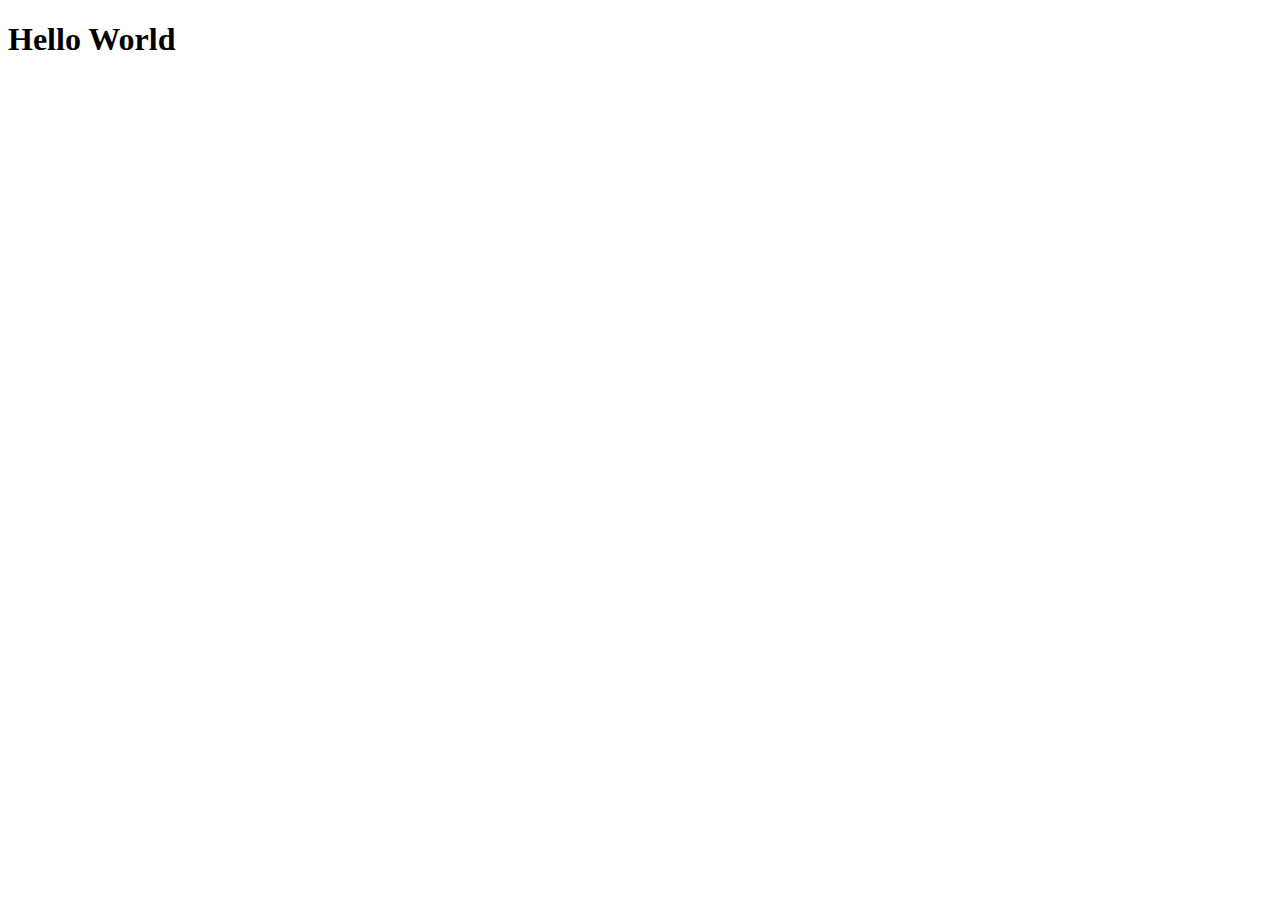
==== Dom_Assignment_Project_04/index.html @ e35304ab "Added index.html file" ====
<!DOCTYPE html>
<html lang="en">
<head>
    <meta charset="UTF-8">
    <meta http-equiv="X-UA-Compatible" content="IE=edge">
    <meta name="viewport" content="width=device-width, initial-scale=1.0">
    <title>Training</title>
</head>
<body>
    <h1>Hello World</h1>
</body>
</html>
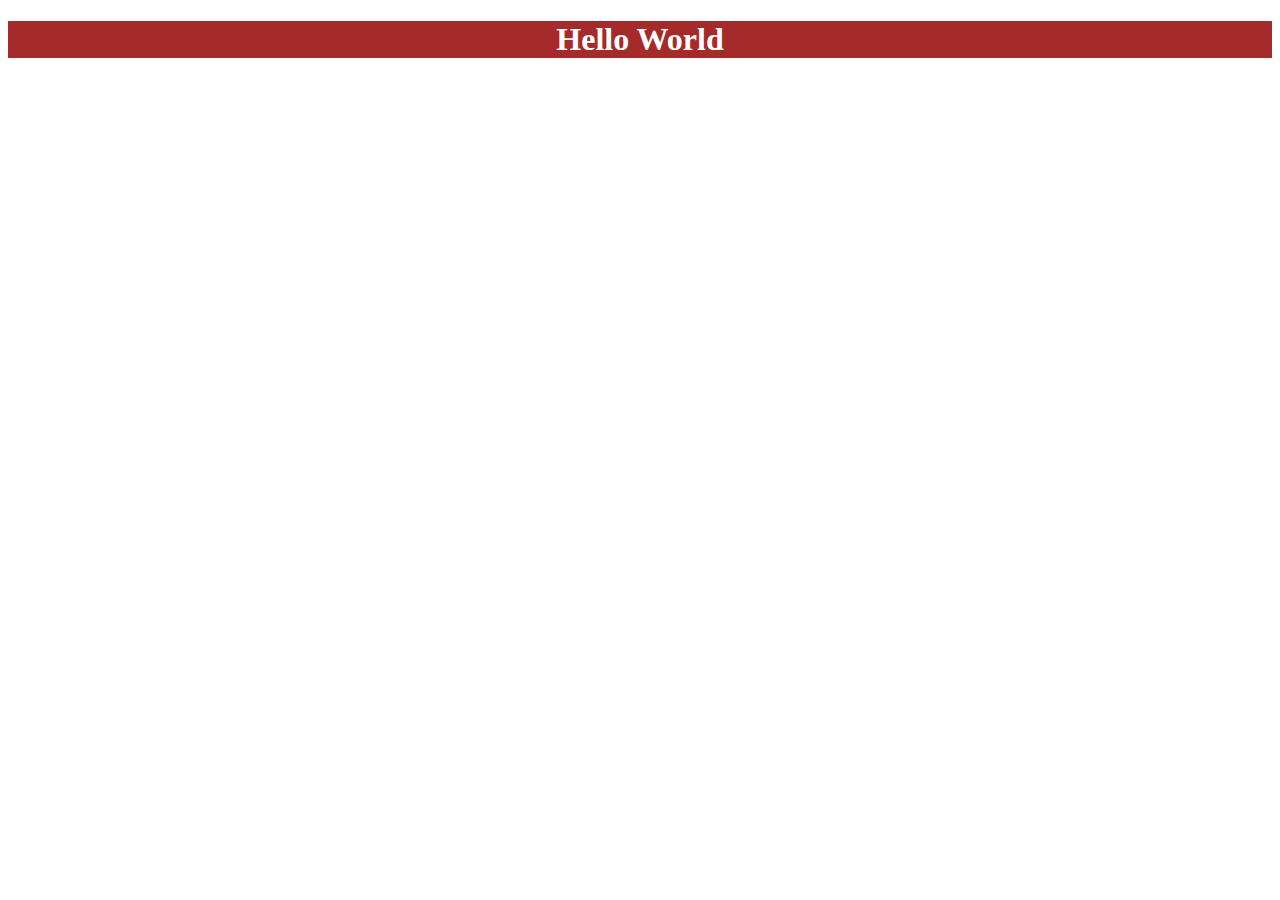
==== commit fe4331b7: "Added Style.Css file" ====
--- a/Dom_Assignment_Project_04/index.html
+++ b/Dom_Assignment_Project_04/index.html
@@ -5,6 +5,7 @@
     <meta http-equiv="X-UA-Compatible" content="IE=edge">
     <meta name="viewport" content="width=device-width, initial-scale=1.0">
     <title>Training</title>
+    <link rel="stylesheet" href="style.css">
 </head>
 <body>
     <h1>Hello World</h1>
--- a/Dom_Assignment_Project_04/style.css
+++ b/Dom_Assignment_Project_04/style.css
@@ -0,0 +1,5 @@
+h1 {
+    background-color: brown;
+    text-align: center;
+    color: #ffffff;
+}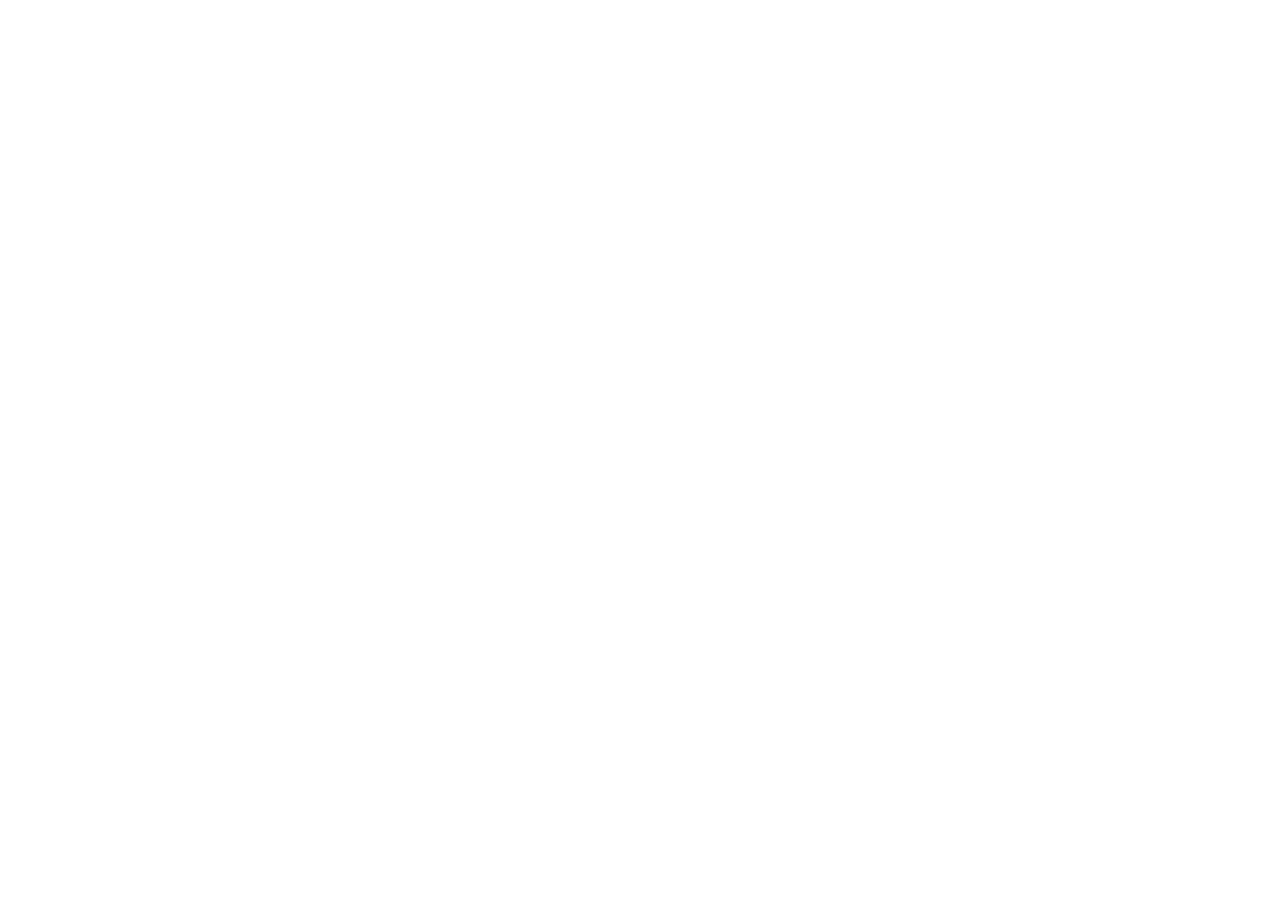
==== commit e0a6b058: "Added images in folder" ====
--- a/Dom_Assignment_Project_04/index.html
+++ b/Dom_Assignment_Project_04/index.html
@@ -8,6 +8,10 @@
     <link rel="stylesheet" href="style.css">
 </head>
 <body>
-    <h1>Hello World</h1>
+      <div class="container-all">
+        
+      </div>
+
+      </main>
 </body>
 </html>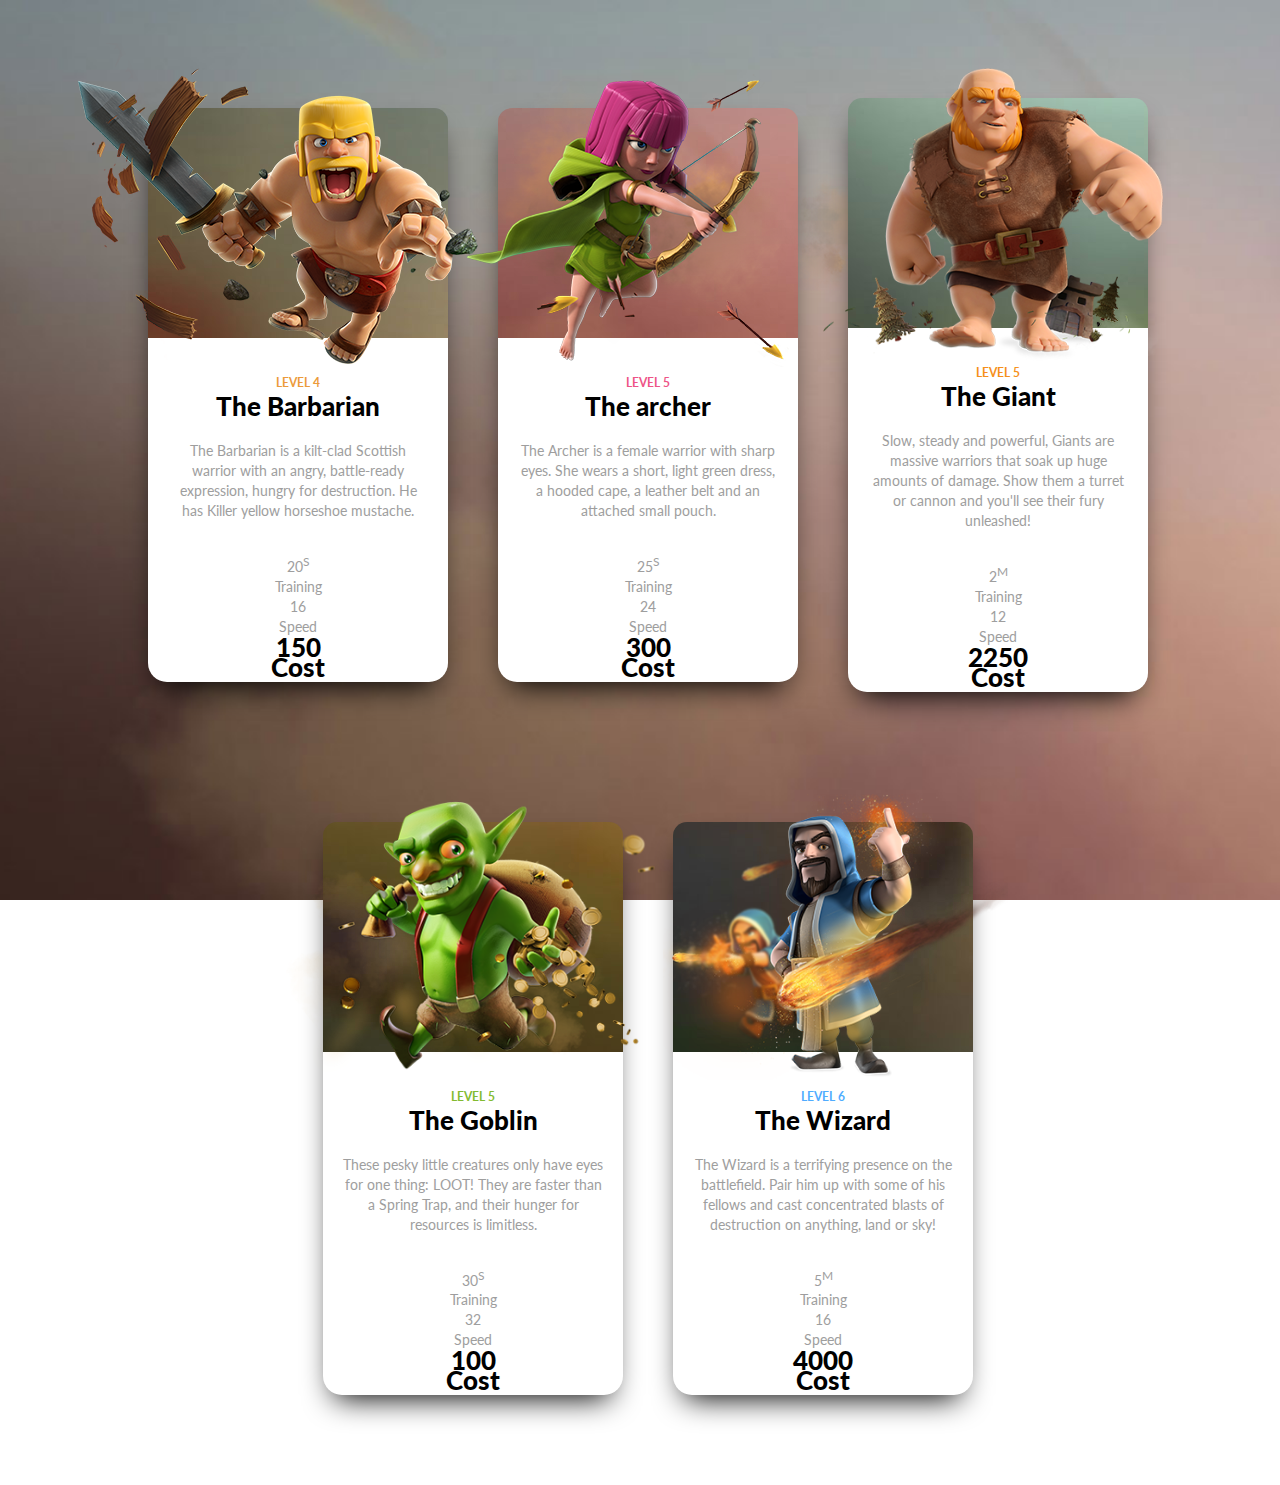
==== commit bb662420: "Added css and html" ====
--- a/Dom_Assignment_Project_04/index.html
+++ b/Dom_Assignment_Project_04/index.html
@@ -5,13 +5,175 @@
     <meta http-equiv="X-UA-Compatible" content="IE=edge">
     <meta name="viewport" content="width=device-width, initial-scale=1.0">
     <title>Training</title>
+
     <link rel="stylesheet" href="style.css">
 </head>
 <body>
       <div class="container-all">
-        
+        <div class="wrapper">
+         <div class="clash-card barbarian">
+            <div class="clash-card-image-barbarian">
+            <img src="./Assets/barbarian.png" alt="logo">
+            </div>         
+        <div class="clash-card_level barbarian-L4">
+            Level 4
+        </div>
+           <div>The Barbarian</div>
+           <div class="clash-card_unit-description">
+            The Barbarian is a kilt-clad Scottish warrior with an angry,
+            battle-ready expression, hungry for destruction. He has Killer
+            yellow horseshoe mustache.
+           </div>
+           <div class="clash-card-barbarian-clearfix">
+            <div class="one-third">
+                <div class="stat">20<sup>S</sup></div>
+                <div class="stat-value">Training</div>
+            </div>
+             <div class="one-third">
+                <div class="stat">16</div>
+                <div class="stat-value">Speed</div>
+             </div>
+             <div class="one-third_no-border">
+                <div class="stat">150</div>
+                <div class="stat-value">Cost</div>
+             </div>
+           </div>
+           </div>
+                <!--End clash-card barbarian -->
+       </div>
+               <!--End wrapper-->
+       <div class="wrapper">
+        <div class="clash-card archer">
+            <div class="clash-card-image-archer">
+                <img src="./Assets/archer.png" alt="loogo">
+            </div>
+            <div class="clash-card_level archer-L5">
+                 Level 5
+            </div>
+              <div>The archer</div>
+              <div class="clash-card_unit-description">
+                The Archer is a female warrior with sharp eyes. She wears a short,
+                light green dress, a hooded cape, a leather belt and an attached
+                small pouch.
+              </div>
+              <div class="clash-card-archer-clearfix">
+                <div class="one-third">
+                    <div class="stat">25<sup>S</sup></div>
+                    <div class="stat-value">Training</div>
+                </div>
+                <div class="one-third">
+                    <div class="stat">24</div>
+                    <div class="stat-value">Speed</div>
+                </div>
+                 <div class="one-third_no-border">
+                    <div class="stat">300</div>
+                    <div class="stat-value">Cost</div>
+                 </div>
+              </div>
+        </div>
+                 <!--End clash-card Archer-->
+       </div>
+                <!--End wrapper-->
+
+         <div class="wrapper">
+            <div class="clash-card giant">
+                <div class="clash-card-image-giant">
+                    <img src="./Assets/giant.png" alt="looogo">
+                </div>
+                <div class="clash-card_level giant-L5">
+                    Level 5
+                </div>
+                <div>The Giant</div>
+                <div class="clash-card_unit-description">
+                    Slow, steady and powerful, Giants are massive warriors that soak up
+                    huge amounts of damage. Show them a turret or cannon and you'll see
+                    their fury unleashed! 
+                </div>
+                <div class="clash-card-giant-clearfix">
+                    <div class="one-third">
+                        <div class="stat">2<sup>M</sup></div>
+                        <div class="stat-value">Training</div>
+                    </div>
+                    <div class="one-third">
+                        <div class="stat">12</div>
+                        <div class="stat-value">Speed</div>
+                    </div>
+                    <div class="one-third_no-border">
+                        <div class="stat">2250</div>
+                        <div class="stat-value">Cost</div>
+                    </div>
+                </div>
+            </div>
+                   <!--End clash-card giant -->
+         </div>
+                   <!--End wrapper-->
+ 
+        <div class="wrapper">
+            <div class="clash-card goblin">
+                <div class="clash-card-image-goblin">
+                    <img src="./Assets/goblin.png" alt="loogo">
+                </div>
+                <div class="clash-card_level goblin-L5">
+                       Level 5
+                </div>
+                 <div>
+                    The Goblin
+                 </div>
+                 <div class="clash-card_unit-description">
+                    These pesky little creatures only have eyes for one thing: LOOT!
+                    They are faster than a Spring Trap, and their hunger for resources
+                    is limitless.
+                 </div>
+                 <div class="clash-card-goblin-clearfix">
+                    <div class="one-third">
+                        <div class="stat">30<sup>S</sup></div>
+                        <div class="stat-value">Training</div>
+                    </div>
+                    <div class="one-third">
+                        <div class="stat">32</div>
+                        <div class="stat-value">Speed</div>
+                    </div>
+                    <div class="one-third_no-border">
+                        <div class="stat">100</div>
+                        <div class="stat-value">Cost</div>
+                    </div>
+                 </div>
+            </div>
+                  <!--End clash-card-goblin-->
+        </div>
+                  <!--End wrapper-->
+
+        <div class="wrapper">
+            <div class="clash-card wizard">
+                <div class="clash-card-image-wizard">
+                    <img src="./Assets/wizard.png" alt="logo">
+                </div>
+                <div class="clash-card_level wizard-L6">Level 6</div>
+                <div>The Wizard</div>
+                <div class="clash-card_unit-description">
+                    The Wizard is a terrifying presence on the battlefield. Pair him up
+                    with some of his fellows and cast concentrated blasts of destruction
+                    on anything, land or sky!
+                </div>
+                <div class="clash-card-wizard-clearfix">
+                    <div class="one-third">
+                     <div class="stat">5<sup>M</sup></div>
+                     <div class="stat-value">Training</div>
+                    </div>
+                    <div class="one-third">
+                        <div class="stat">16</div>
+                        <div class="stat-value">Speed</div>
+                    </div>
+                    <div class="one-third_no-border">
+                        <div class="stat">4000</div>
+                        <div class="stat-value">Cost</div>
+                    </div>
+                </div>
+            </div>
+                <!--End clash-card wizard-->
+        </div>
+                <!--End wrapper-->
       </div>
-
-      </main>
+             <!--End Container-->
 </body>
 </html>--- a/Dom_Assignment_Project_04/style.css
+++ b/Dom_Assignment_Project_04/style.css
@@ -1,5 +1,185 @@
-h1 {
-    background-color: brown;
+@import url(https://fonts.googleapis.com/css?family=Lato:400,700,900);
+
+*,
+*:before,
+*:after {
+  box-sizing: border-box;
+}
+
+body {
+     background: url("./Assets/coc-background.jpg") no-repeat center center fixed;
+     background-size: cover;
+     font: 14px/20px "Lato", Arial, sans-serif;
+     color: #9e9e9e;
+     height: 100vh;
+     width: 100vw;
+     display: flex;
+     align-items: center;
+     justify-content: space-between;
+     overflow-x: hidden;
+}
+
+.container-all {
+    margin: auto;
+    display: flex;
+    gap: 50px;
+    align-items: center;
+    justify-content: center;
+    flex-wrap: wrap;
+    padding: 50px 30px;
+}
+
+.wrapper {
+    padding-top: 40px;
+    padding-bottom: 40px;
+}
+
+.wrapper:focus {
+    outline: 0;
+}
+
+.clash-card {
+    background: white;
+    width: 300px;
+    display: inline-block;
+    margin: auto;
+    border-radius: 19px;
+    position: relative;
     text-align: center;
-    color: #ffffff;
+    box-shadow: -1px 15px 30px -12px black;
+    z-index: 9999;
+}
+
+.clash-card-image-barbarian {
+    position: relative;
+    height: 230px;
+    margin-bottom: 35px;
+    border-top-left-radius: 14px;
+    border-top-right-radius: 14px;
+}
+
+.clash-card-image-barbarian {
+    background: url("./Assets/barbarian-bg.jpg");
+}
+
+.clash-card-image-barbarian img {
+    width: 400px;
+    position: absolute;
+    top: -65px;
+    left: -70px;
+}
+
+.clash-card-image-archer {
+    position: relative;
+    height: 230px;
+    margin-bottom: 35px;
+    border-top-left-radius: 14px;
+    border-top-right-radius: 14px;
+}
+
+.clash-card-image-archer {
+    background: url("./Assets/archer-bg.jpg");
+}
+
+.clash-card-image-archer img {
+    width: 400px;
+    position: absolute;
+    top: -34px;
+    left: -37px;
+}
+
+.clash-card-image-giant {
+    position: relative;
+    height: 230px;
+    margin-bottom: 35px;
+    border-top-left-radius: 14px;
+    border-top-right-radius: 14px;
+}
+
+.clash-card-image-giant {
+    background: url("./Assets/giant-bg.jpg");
+}
+
+.clash-card-image-giant img {
+    width: 340px;
+    position: absolute;
+    top: -30px;
+    left: -25px;
+}
+
+.clash-card-image-goblin {
+    position: relative;
+    height: 230px;
+    margin-bottom: 35px;
+    border-top-left-radius: 14px;
+    border-top-right-radius: 14px;
+}
+
+.clash-card-image-goblin {
+    background: url("./Assets/goblin-bg.jpg");
+}
+
+.clash-card-image-goblin img {
+    width: 370px;
+    position: absolute;
+    top: -21px;
+    left: -37px;
+}
+
+.clash-card-image-wizard {
+    position: relative;
+    height: 230px;
+    margin-bottom: 35px;
+    border-top-left-radius: 14px;
+    border-top-right-radius: 14px;
+}
+
+.clash-card-image-wizard {
+    background: url("./Assets/wizard-bg.jpg");
+}
+
+.clash-card-image-wizard img {
+    width: 345px;
+    position: absolute;
+    top: -28px;
+    left: -10px;
+}
+
+.clash-card_level {
+    text-transform: uppercase;
+    font-size: 12px;
+    font-weight: 700;
+    margin-bottom: 3px;
+}
+
+.barbarian-L4 {
+  color: #ec9b3b;
+}
+
+.archer-L5 {
+    color:  #ee5487;
+}
+
+.giant-L5 {
+    color: #f6901a;
+}
+
+.goblin-L5 {
+    color: #82bb30;
+}
+
+.wizard-L6 {
+    color: #4facff;
+}
+
+.clash-card div:nth-child(3) {
+    font-size: 26px;
+    color: black;
+    font-weight: 900;
+    margin-bottom: 5px;
+}
+
+.clash-card_unit-description {  
+  padding: 20px;
+  margin-bottom: 10px;
 }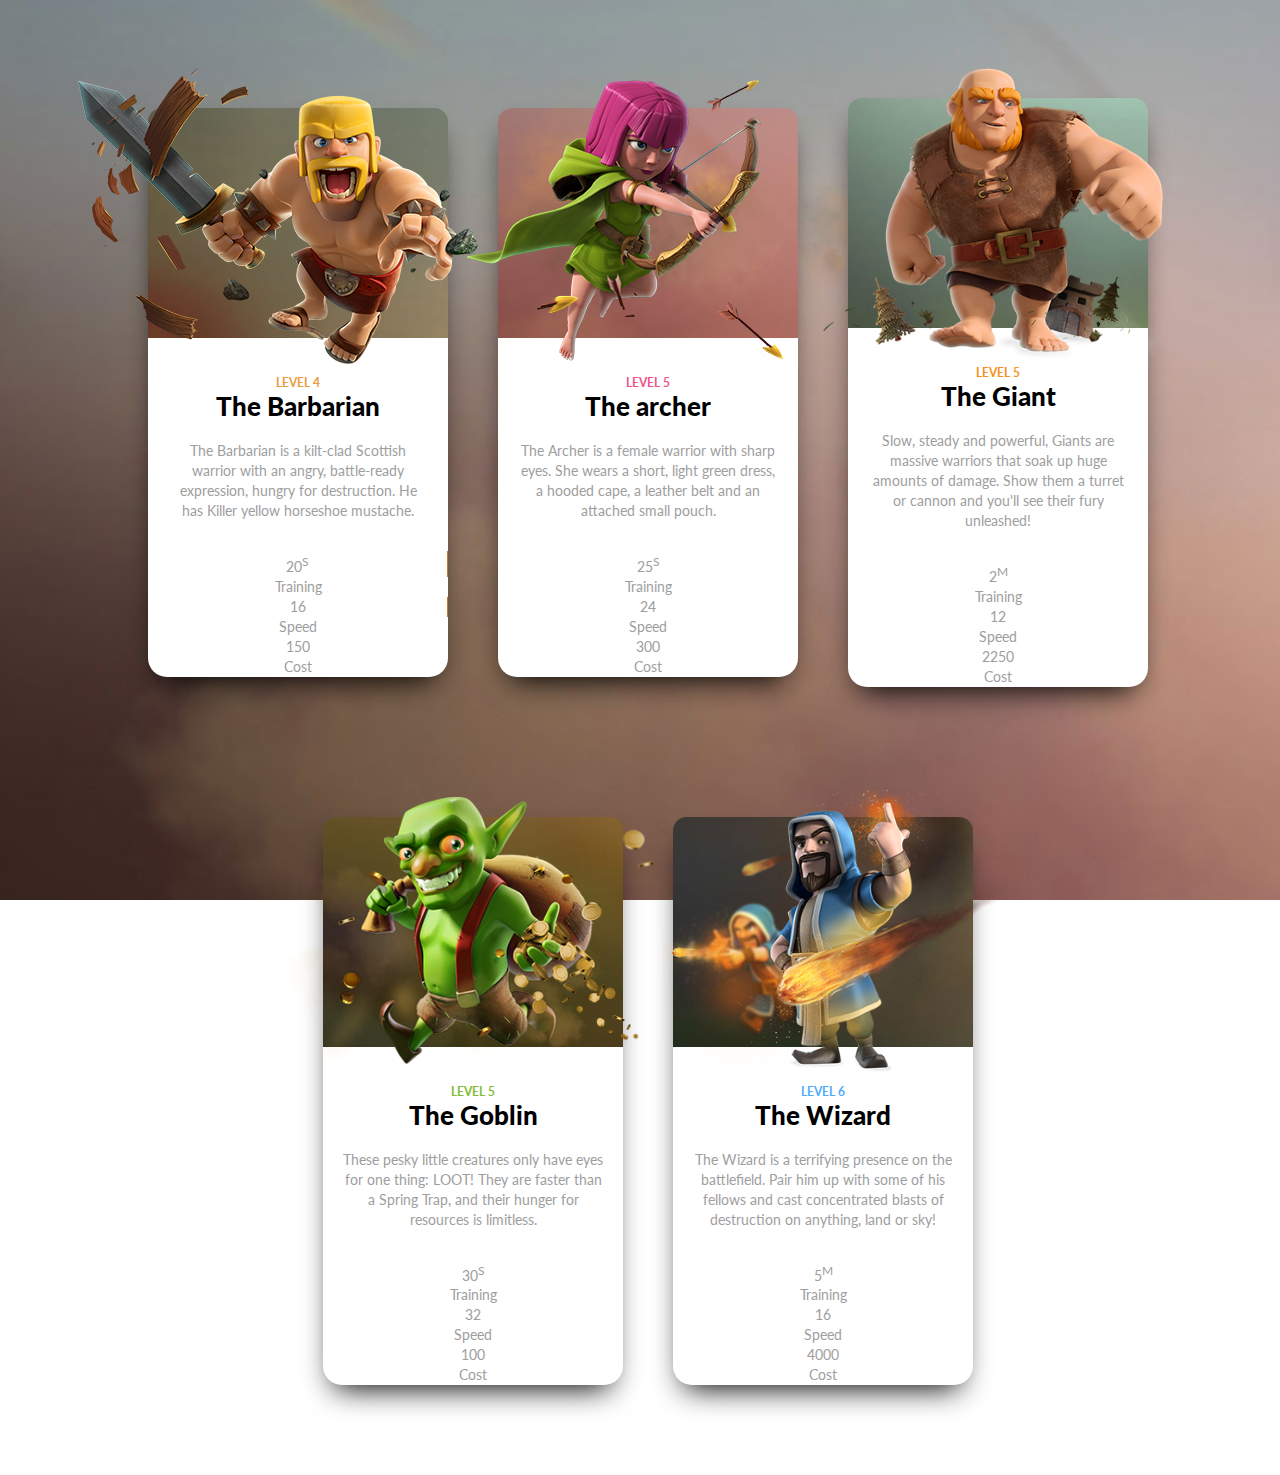
==== commit c4e34a26: "Modified code in css" ====
--- a/Dom_Assignment_Project_04/index.html
+++ b/Dom_Assignment_Project_04/index.html
@@ -18,13 +18,13 @@
         <div class="clash-card_level barbarian-L4">
             Level 4
         </div>
-           <div>The Barbarian</div>
+           <div class="title">The Barbarian</div>
            <div class="clash-card_unit-description">
             The Barbarian is a kilt-clad Scottish warrior with an angry,
             battle-ready expression, hungry for destruction. He has Killer
             yellow horseshoe mustache.
            </div>
-           <div class="clash-card-barbarian-clearfix">
+           <div class="clash-card_barbarian-clearfix">
             <div class="one-third">
                 <div class="stat">20<sup>S</sup></div>
                 <div class="stat-value">Training</div>
@@ -50,7 +50,7 @@
             <div class="clash-card_level archer-L5">
                  Level 5
             </div>
-              <div>The archer</div>
+              <div class="title">The archer</div>
               <div class="clash-card_unit-description">
                 The Archer is a female warrior with sharp eyes. She wears a short,
                 light green dress, a hooded cape, a leather belt and an attached
@@ -83,7 +83,7 @@
                 <div class="clash-card_level giant-L5">
                     Level 5
                 </div>
-                <div>The Giant</div>
+                <div class="title">The Giant</div>
                 <div class="clash-card_unit-description">
                     Slow, steady and powerful, Giants are massive warriors that soak up
                     huge amounts of damage. Show them a turret or cannon and you'll see
@@ -116,7 +116,7 @@
                 <div class="clash-card_level goblin-L5">
                        Level 5
                 </div>
-                 <div>
+                 <div class="title">
                     The Goblin
                  </div>
                  <div class="clash-card_unit-description">
@@ -149,7 +149,7 @@
                     <img src="./Assets/wizard.png" alt="logo">
                 </div>
                 <div class="clash-card_level wizard-L6">Level 6</div>
-                <div>The Wizard</div>
+                <div class="title">The Wizard</div>
                 <div class="clash-card_unit-description">
                     The Wizard is a terrifying presence on the battlefield. Pair him up
                     with some of his fellows and cast concentrated blasts of destruction
--- a/Dom_Assignment_Project_04/style.css
+++ b/Dom_Assignment_Project_04/style.css
@@ -172,7 +172,7 @@
     color: #4facff;
 }
 
-.clash-card div:nth-child(3) {
+.title {
     font-size: 26px;
     color: black;
     font-weight: 900;
@@ -182,4 +182,8 @@
 .clash-card_unit-description {  
   padding: 20px;
   margin-bottom: 10px;
-}+}
+
+.clash-card_barbarian-clearfix .one-third .stat {
+    border-right: 1px solid #bd7c2f;
+}
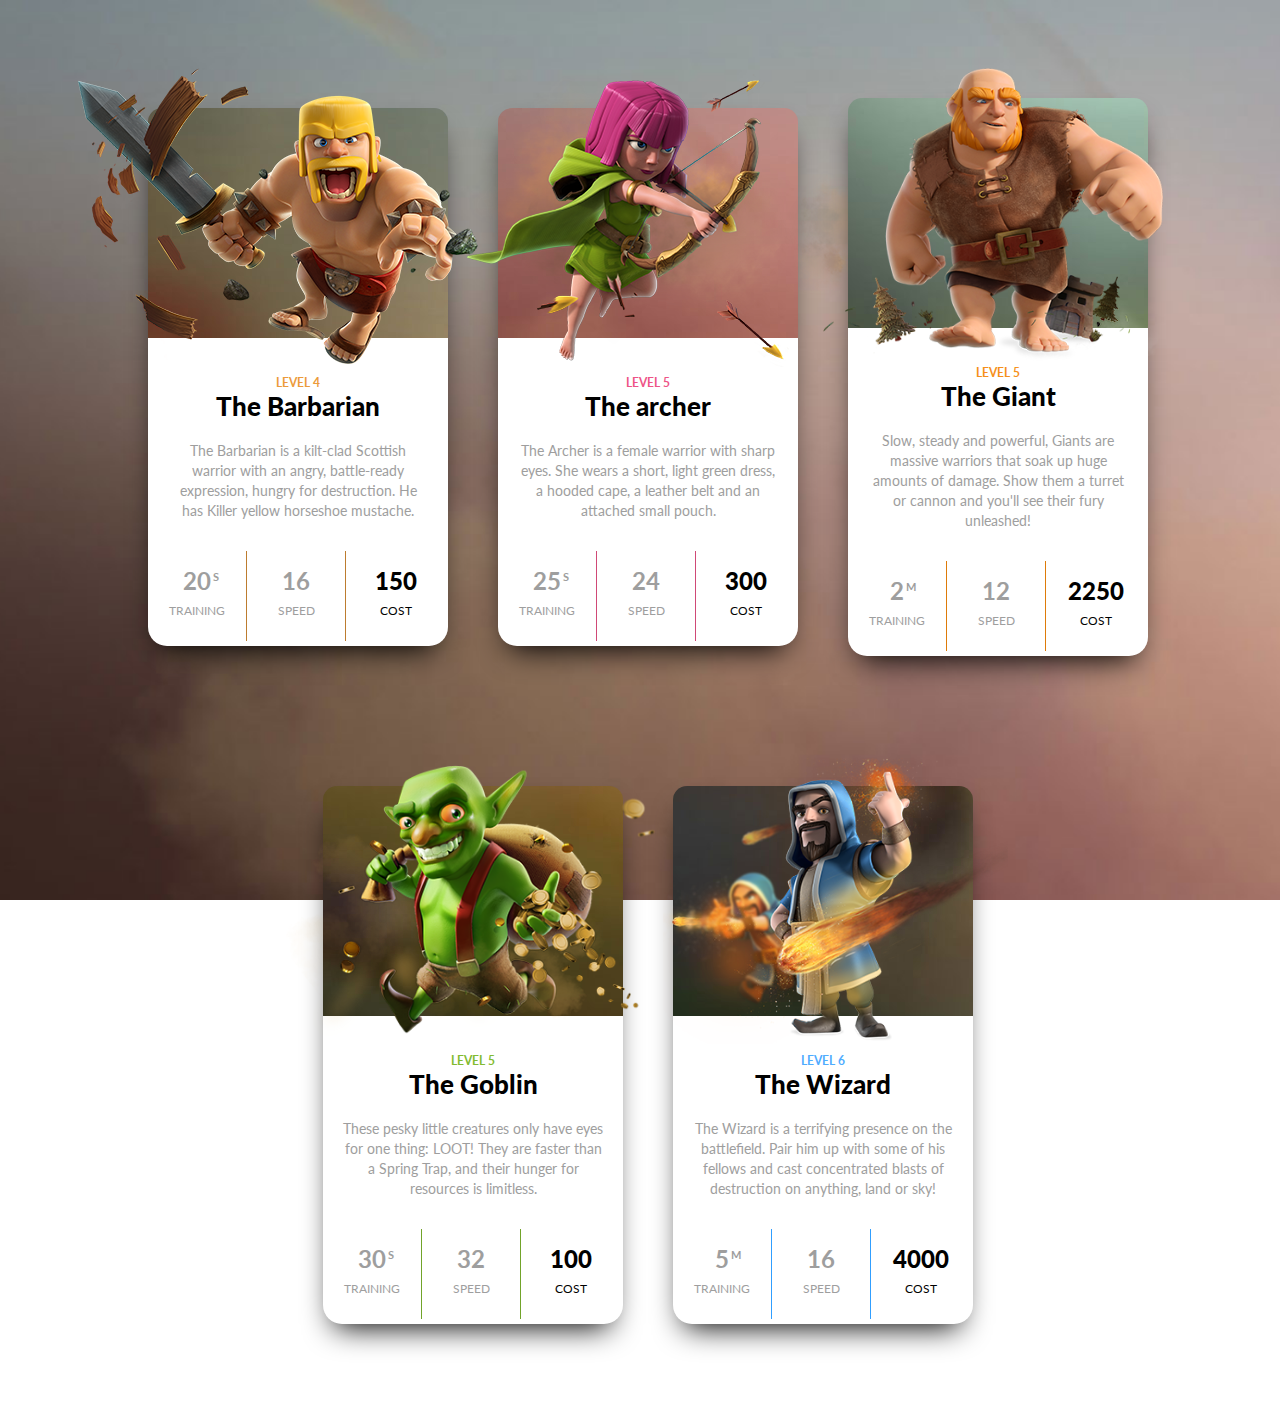
==== commit 098619c4: "Created script file" ====
--- a/Dom_Assignment_Project_04/index.html
+++ b/Dom_Assignment_Project_04/index.html
@@ -18,13 +18,13 @@
         <div class="clash-card_level barbarian-L4">
             Level 4
         </div>
-           <div class="title">The Barbarian</div>
+           <div>The Barbarian</div>
            <div class="clash-card_unit-description">
             The Barbarian is a kilt-clad Scottish warrior with an angry,
             battle-ready expression, hungry for destruction. He has Killer
             yellow horseshoe mustache.
            </div>
-           <div class="clash-card_barbarian-clearfix">
+           <div class="clash-card__unit-stats clash-card__unit-stats--barbarian clearfix">
             <div class="one-third">
                 <div class="stat">20<sup>S</sup></div>
                 <div class="stat-value">Training</div>
@@ -33,7 +33,7 @@
                 <div class="stat">16</div>
                 <div class="stat-value">Speed</div>
              </div>
-             <div class="one-third_no-border">
+             <div class="one-third no-border">
                 <div class="stat">150</div>
                 <div class="stat-value">Cost</div>
              </div>
@@ -56,7 +56,7 @@
                 light green dress, a hooded cape, a leather belt and an attached
                 small pouch.
               </div>
-              <div class="clash-card-archer-clearfix">
+              <div class="clash-card__unit-stats clash-card__unit-stats--archer clearfix">
                 <div class="one-third">
                     <div class="stat">25<sup>S</sup></div>
                     <div class="stat-value">Training</div>
@@ -65,7 +65,7 @@
                     <div class="stat">24</div>
                     <div class="stat-value">Speed</div>
                 </div>
-                 <div class="one-third_no-border">
+                 <div class="one-third no-border">
                     <div class="stat">300</div>
                     <div class="stat-value">Cost</div>
                  </div>
@@ -89,7 +89,7 @@
                     huge amounts of damage. Show them a turret or cannon and you'll see
                     their fury unleashed! 
                 </div>
-                <div class="clash-card-giant-clearfix">
+                <div class="clash-card__unit-stats clash-card__unit-stats--giant clearfix">
                     <div class="one-third">
                         <div class="stat">2<sup>M</sup></div>
                         <div class="stat-value">Training</div>
@@ -98,7 +98,7 @@
                         <div class="stat">12</div>
                         <div class="stat-value">Speed</div>
                     </div>
-                    <div class="one-third_no-border">
+                    <div class="one-third no-border">
                         <div class="stat">2250</div>
                         <div class="stat-value">Cost</div>
                     </div>
@@ -124,7 +124,7 @@
                     They are faster than a Spring Trap, and their hunger for resources
                     is limitless.
                  </div>
-                 <div class="clash-card-goblin-clearfix">
+                 <div class="clash-card__unit-stats clash-card__unit-stats--goblin clearfix">
                     <div class="one-third">
                         <div class="stat">30<sup>S</sup></div>
                         <div class="stat-value">Training</div>
@@ -133,7 +133,7 @@
                         <div class="stat">32</div>
                         <div class="stat-value">Speed</div>
                     </div>
-                    <div class="one-third_no-border">
+                    <div class="one-third no-border">
                         <div class="stat">100</div>
                         <div class="stat-value">Cost</div>
                     </div>
@@ -155,7 +155,7 @@
                     with some of his fellows and cast concentrated blasts of destruction
                     on anything, land or sky!
                 </div>
-                <div class="clash-card-wizard-clearfix">
+                <div class="clash-card__unit-stats clash-card__unit-stats--wizard clearfix">
                     <div class="one-third">
                      <div class="stat">5<sup>M</sup></div>
                      <div class="stat-value">Training</div>
@@ -164,7 +164,7 @@
                         <div class="stat">16</div>
                         <div class="stat-value">Speed</div>
                     </div>
-                    <div class="one-third_no-border">
+                    <div class="one-third no-border">
                         <div class="stat">4000</div>
                         <div class="stat-value">Cost</div>
                     </div>
@@ -176,4 +176,5 @@
       </div>
              <!--End Container-->
 </body>
+        <script src="./script.js"></script>
 </html>--- a/Dom_Assignment_Project_04/style.css
+++ b/Dom_Assignment_Project_04/style.css
@@ -172,18 +172,90 @@
     color: #4facff;
 }
 
-.title {
+
+.clash-card div:nth-child(3) {
     font-size: 26px;
     color: black;
     font-weight: 900;
     margin-bottom: 5px;
 }
 
+.clash-card__unit-stats--barbarian .one-third {
+    border-right: 1px solid #bd7c2f;
+}
+
+.clash-card__unit-stats--archer .one-third {
+    border-right: 1px solid #d04976;
+}
+
+.clash-card__unit-stats--giant .one-third {
+    border-right: 1px solid #de7b09;
+}
+
+.clash-card__unit-stats--goblin .one-third {
+    border-right: 1px solid #71a32a;
+}
+
+.clash-card__unit-stats--wizard .one-third {
+    border-right: 1px solid #309eff;
+}
+
 .clash-card_unit-description {  
   padding: 20px;
   margin-bottom: 10px;
 }
 
-.clash-card_barbarian-clearfix .one-third .stat {
-    border-right: 1px solid #bd7c2f;
-}
+.clash-card__unit-stats {
+    font-weight: 700;
+    border-bottom-left-radius: 14px;
+    border-bottom-right-radius: 14px;
+}
+
+.clash-card__unit-stats .one-third {
+    width: 33%;
+    float: left;
+    padding: 20px 15px;
+}
+
+.clash-card__unit-stats sup {
+    position: absolute;
+    bottom: 4px;
+    font-size: 45%;
+    margin-left: 2px;
+}
+
+.clash-card__unit-stats .stat {
+    position: relative;
+    font-size: 24px;
+    margin-bottom: 10px;
+}
+
+.clash-card__unit-stats .stat-value {
+    text-transform: uppercase;
+    font-weight: 400;
+    font-size: 12px;
+}
+
+.clash-card__unit-stats .no-border {
+    border-right: none;
+}
+
+.clearfix:after {
+    visibility: hidden;
+    display: block;
+    font-size: 0;
+    content: " ";
+    clear: both;
+    height: 0;
+}
+
+.slick-prev {
+    left: 100px;
+    z-index: 999;
+  }
+  
+
+   .slick-next {
+    right: 100px;
+    z-index: 999;
+  }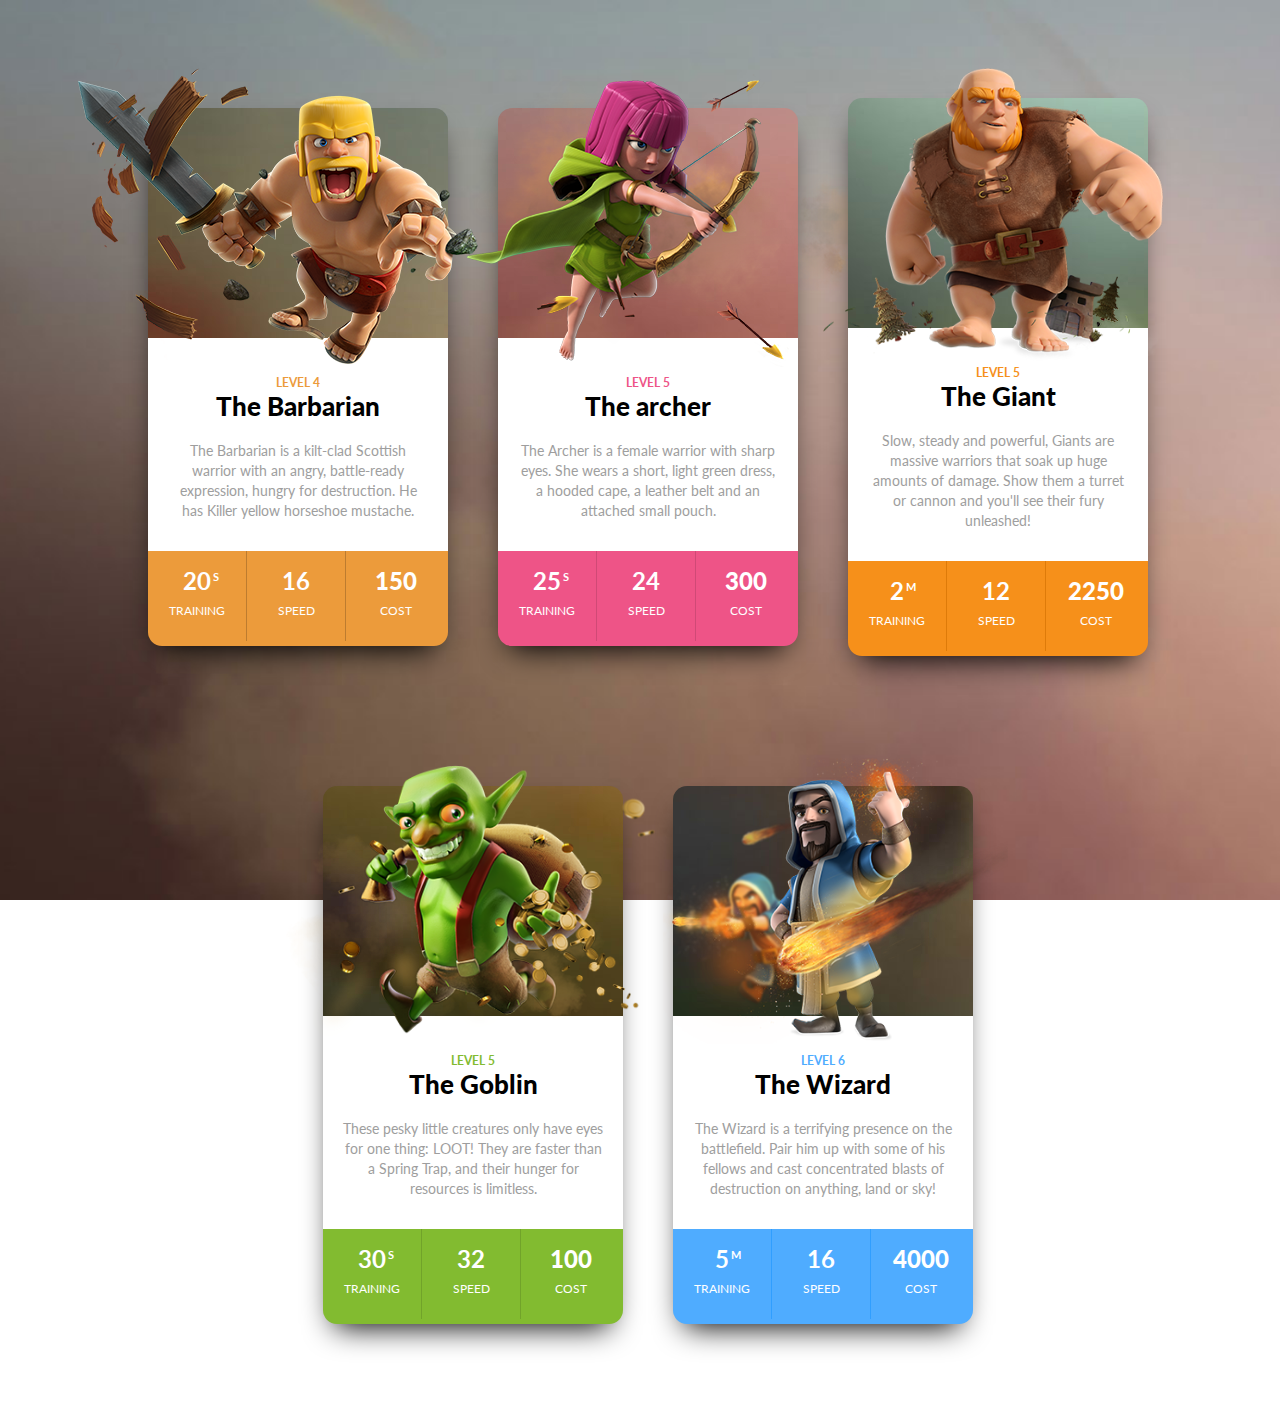
==== commit d870360e: "Added background color with javascript" ====
--- a/Dom_Assignment_Project_04/index.html
+++ b/Dom_Assignment_Project_04/index.html
@@ -50,7 +50,7 @@
             <div class="clash-card_level archer-L5">
                  Level 5
             </div>
-              <div class="title">The archer</div>
+              <div>The archer</div>
               <div class="clash-card_unit-description">
                 The Archer is a female warrior with sharp eyes. She wears a short,
                 light green dress, a hooded cape, a leather belt and an attached
@@ -83,7 +83,7 @@
                 <div class="clash-card_level giant-L5">
                     Level 5
                 </div>
-                <div class="title">The Giant</div>
+                <div>The Giant</div>
                 <div class="clash-card_unit-description">
                     Slow, steady and powerful, Giants are massive warriors that soak up
                     huge amounts of damage. Show them a turret or cannon and you'll see
@@ -116,7 +116,7 @@
                 <div class="clash-card_level goblin-L5">
                        Level 5
                 </div>
-                 <div class="title">
+                 <div>
                     The Goblin
                  </div>
                  <div class="clash-card_unit-description">
@@ -149,7 +149,7 @@
                     <img src="./Assets/wizard.png" alt="logo">
                 </div>
                 <div class="clash-card_level wizard-L6">Level 6</div>
-                <div class="title">The Wizard</div>
+                <div>The Wizard</div>
                 <div class="clash-card_unit-description">
                     The Wizard is a terrifying presence on the battlefield. Pair him up
                     with some of his fellows and cast concentrated blasts of destruction
